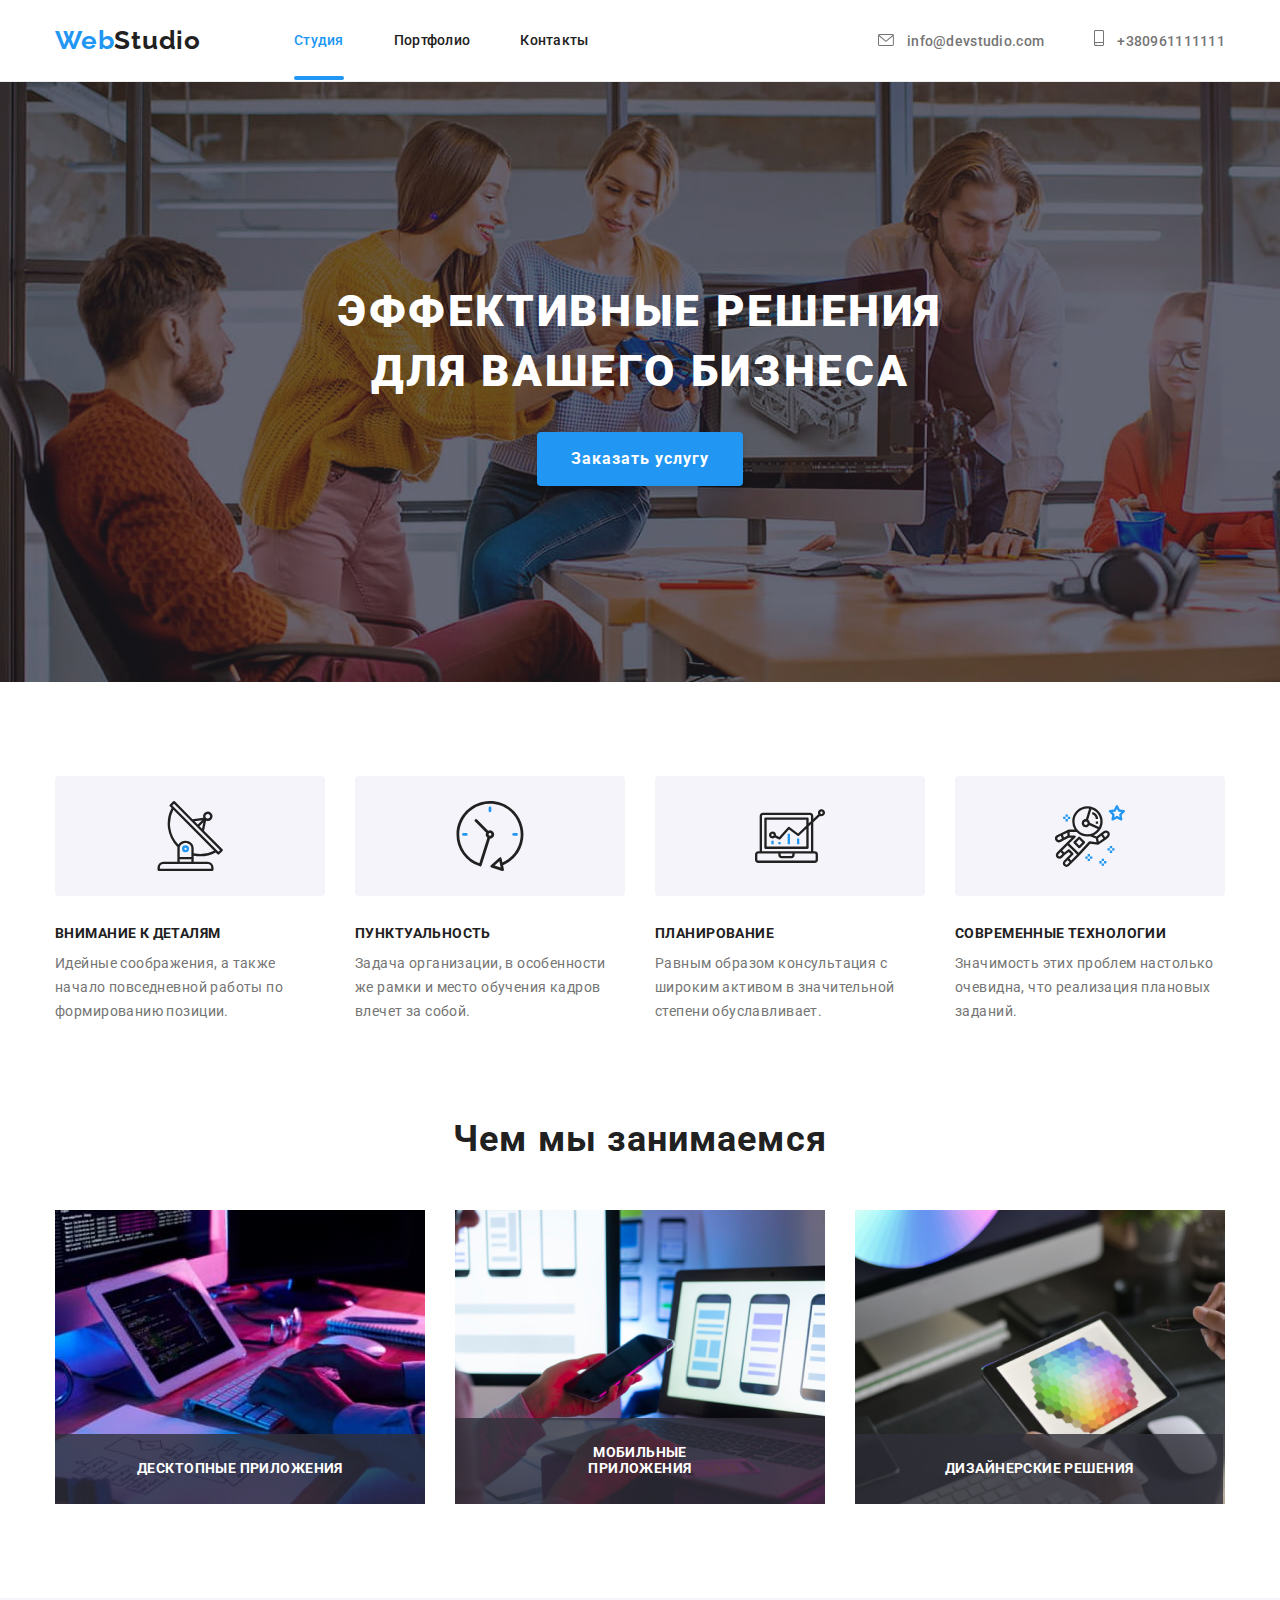
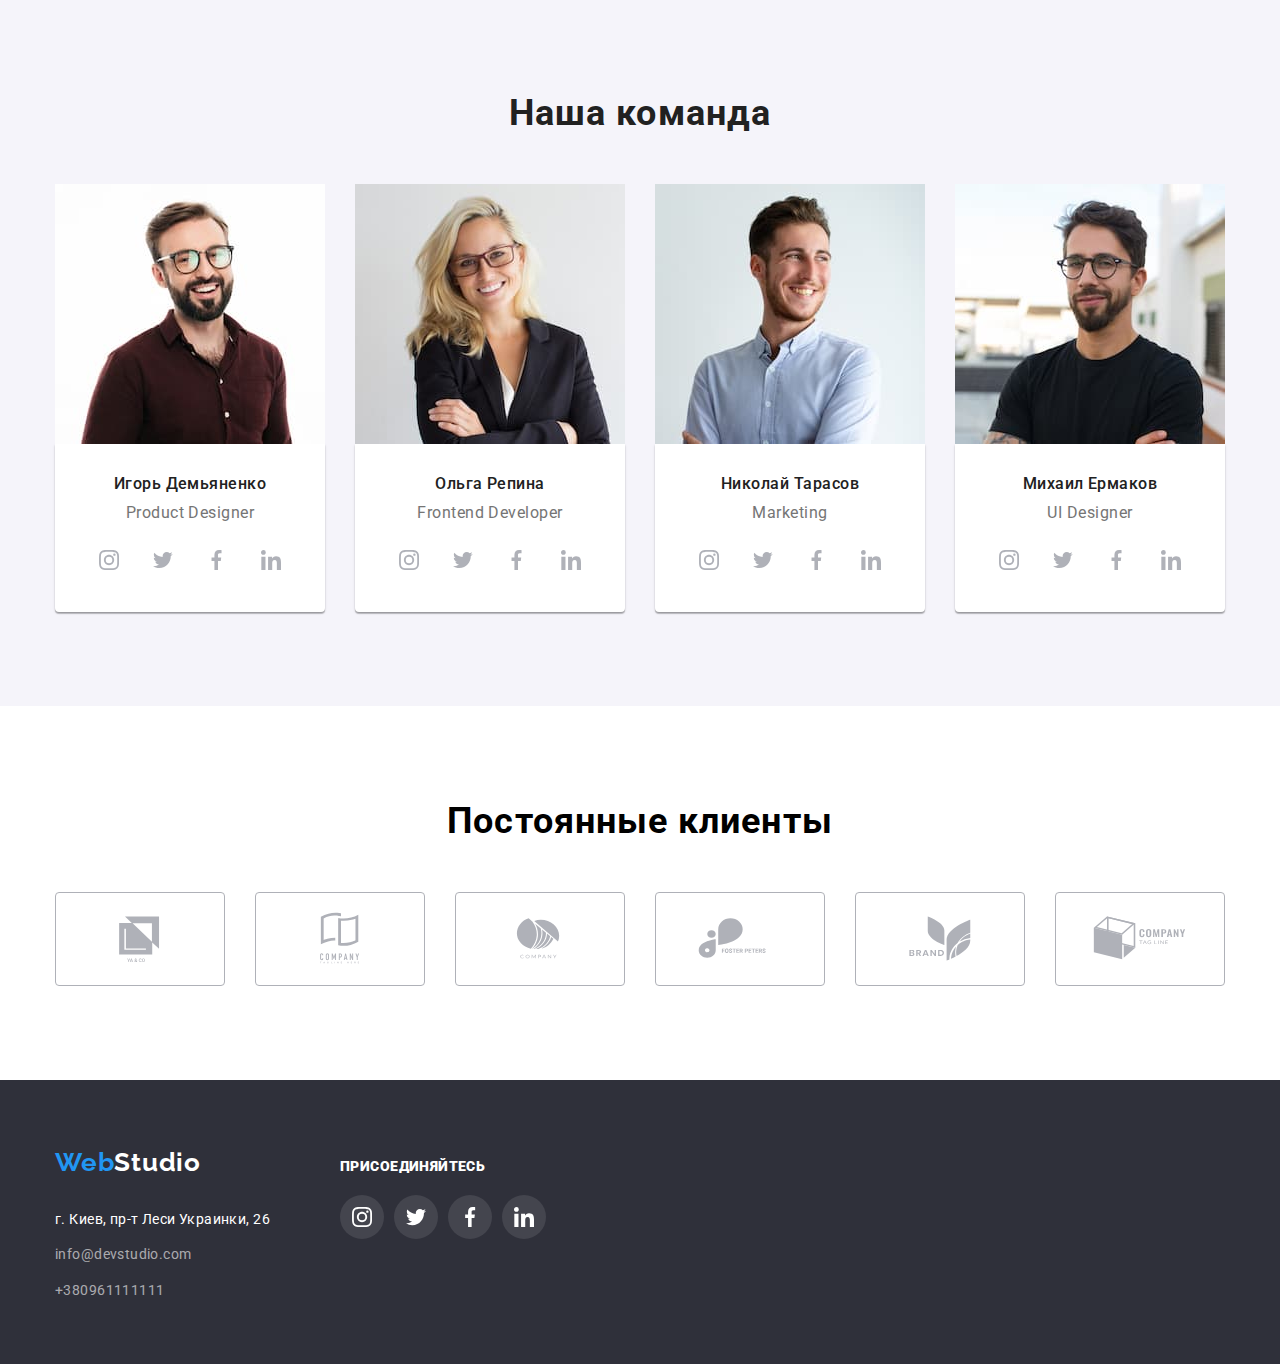
==== index.html @ ef6bd687 "Initial commit" ====
<!DOCTYPE html>
<html lang="ru">
  <head>
    <meta charset="utf-8" />
    <meta http-equiv="x-ua-compatible" content="ie=edge" />
    <meta name="viewport" content="widht-device-width, initial-scale=1.0" />
    <title>fe core 58</title>
    <!-- Шрифти -->
    <link rel="preconnect" href="https://fonts.googleapis.com" />
    <link rel="preconnect" href="https://fonts.gstatic.com" crossorigin />
    <link
      href="https://fonts.googleapis.com/css2?family=Raleway:wght@400;700&family=Roboto:wght@400;500;700;900&display=swap"
      rel="stylesheet"
    />
    <!-- Нормалізатор стилів -->
    <link
      rel="stylesheet"
      href="https://cdnjs.cloudflare.com/ajax/libs/modern-normalize/1.1.0/modern-normalize.min.css"
    />
    <!-- Кастомні стилі -->
    <link rel="stylesheet" href="./css/styles.css" />
  </head>
  <body data-body>
    <!-- Секція header-page -->
    <header class="header-page">
      <div class="container header-container">
        <a
          class="logo"
          href="./index.html"
          aria-label="Посилання на студію"
          lang="en-us">Web<span class="studio">Studio</span></a>
        <!-- Секція Menu nav -->
        <nav class="nav">
          <ul class="menu-nav-list list">
            <li class="nav-link">
              <a
                class="first-nav link item-nav current-link"
                href="./index.html"
                aria-label="Посилання на студию">Студия</a>
            </li>
            <li class="nav-link">
              <a
                class="scnd-nav link item-nav"
                href="./portfolio.html"
                aria-label="Посилання на Портфолио"
                >Портфолио</a>
            </li>
            <li class="nav-link">
              <a class="thrd-nav link item-nav" href="/Контакты">Контакты</a>
            </li>
          </ul>
        </nav>
        <!-- Пошта та телефон -->
          <div class="contact-nav">
            <ul class="contact-list">
              <li class="contact-item">
                <a class="link-mail contact-link" href="mailto:info@devstudio.com">
                  <svg class="contact-icon" width="16" height="12">
                    <use href="./images/icons-svg.svg#icon-mail"></use>
                  </svg>
                  info@devstudio.com</a>
              </li>
              <li class="contact-item">
                <a class="tel-hd contact-link" href="tel:+380961111111">
                  <svg class="contact-icon phone-icon" width="10" height="16">
                    <use href="./images/icons-svg.svg#icon-smartphone"></use>
                  </svg>
                  +380961111111</a>
              </li>
            </ul>
          </div>
        </div>
      </header>
    <main>
      <!-- Секция hero -->
      <section class="hero overlay">
        <div>
          <h1>Эффективные решения для вашего бизнеса</h1>
          <button class="text-button" type="button" data-modal-open>Заказать услугу</button>
        </div>
      </section>
      <!-- Модальне вікно -->
      <div class="backdrop is-hidden" data-modal>
        <div class="modal">
          <button class="modal-close-btn" type="button" data-modal-close>
            <svg width="18" height="18">
              <use href="./images/icons-svg.svg#icon-close"></use>
            </svg>
          </button>
        </div>
      </div>
      <!-- Секция property -->
      <section class="property section">
        <div class="container">
          <ul class="list-property">
            <li class="element-property">
              <div class="property-item">
                <svg class="property-icon" width="70" height="70">
                  <use href="./images/icons-svg.svg#icon-satellite-dish"></use>
                </svg>
              </div>
              <h3 class="attention-detail name-property">Внимание к деталям</h3>
              <p class="idea-considerations text-property">
                Идейные соображения, а также начало повседневной работы по
                формированию позиции.
              </p>
            </li>
            <li class="element-property">
              <div class="property-item">
                <svg class="property-icon" width="70" height="70">
                  <use href="./images/icons-svg.svg#icon-clock"></use>
                </svg>
              </div>
              <h3 class="punctuality name-property">Пунктуальность</h3>
              <p class="task-company text-property">
                Задача организации, в особенности же рамки и место обучения
                кадров влечет за собой.
              </p>
            </li>
            <li class="element-property">
              <div class="property-item">
                <svg class="property-icon" width="70" height="70">
                  <use href="./images/icons-svg.svg#icon-diagram-on-laptop"></use>
                </svg>
              </div>
              <h3 class="planning name-property">Планирование</h3>
              <p class="consult text-property">
                Равным образом консультация с широким активом в значительной
                степени обуславливает.
              </p>
            </li>
            <li class="element-property">
              <div class="property-item">
                <svg class="property-icon" width="70" height="70">
                  <use href="./images/icons-svg.svg#icon-astronaut"></use>
                </svg>
              </div>
              <h3 class="tech name-property">Современные технологии</h3>
              <p class="significance-problem text-property">
                Значимость этих проблем настолько очевидна, что реализация
                плановых заданий.
              </p>
            </li>
          </ul>
        </div>
      </section>
      <!-- Секція Чем мы занимаемся -->
      <section class="team-section section">
        <div class="container">
          <h2 class="what-we-do">Чем мы занимаемся</h2>
          <ul class="list img-what-do">
            <li class="pic-what-do">
              <img
                class="pict-first"
                src="images/box1.jpg"
                alt="Программирование за планшетом"
                width="370"/>
                <p class="desc first-text">Десктопные приложения</p>
            </li>
            <li class="pic-what-do">
              <img
                class="pict-scnd"
                src="images/box2.jpg"
                alt="Разработка мобильного приложения"
                width="370"/>
                <p class="desc scnd-text">Мобильные приложения</p>
            </li>
            <li class="pic-what-do">
              <img
                class="pict-thrd"
                src="images/box3.jpg"
                alt="Рисование на планшете"
                width="370"/>
                <p class="desc thrd-text">Дизайнерские решения</p>
            </li>
          </ul>
        </div>
      </section>
      <!-- Секция Team -->
      <section class="sect-team section">
        <div class="container">
          <h2 class="team">Наша команда</h2>
          <ul class="list team-list">
            <li class="team-icon">
              <img
                class="employee-first"
                src="images/box4.jpg"
                alt="Портрет Игоря Демьяненко"
                width="270"/>
              <div class="wrap">
                <h3 class="name-ihor">Игорь Демьяненко</h3>
                <p class="designer team-position">Product Designer</p>
                <ul class="social-media-list">
                  <li class="social-media-item">
                    <a
                      class="social-media-link"
                      href=""
                      target="_blank"
                      rel="noopener noreferrer"
                      aria-label="instagram">
                      <svg class="social-media-icon" width="20" height="20">
                        <use href="./images/icons-svg.svg#icon-instagram"></use>
                      </svg>
                    </a>
                  </li>
                  <li class="social-media-item">
                    <a
                      class="social-media-link"
                      href=""
                      target="_blank"
                      rel="noopener noreferrer"
                      aria-label="twitter">
                      <svg class="social-media-icon" width="20" height="20">
                        <use href="./images/icons-svg.svg#icon-twitter"></use>
                      </svg>
                    </a>
                  </li>
                  <li class="social-media-item">
                    <a
                      class="social-media-link"
                      href=""
                      target="_blank"
                      rel="noopener noreferrer"
                      aria-label="facebook">
                      <svg class="social-media-icon" width="20" height="20">
                        <use href="./images/icons-svg.svg#icon-facebook"></use>
                      </svg>
                    </a>
                  </li>
                  <li class="social-media-item">
                    <a
                      class="social-media-link"
                      href=""
                      target="_blank"
                      rel="noopener noreferrer"
                      aria-label="linkedin">
                      <svg class="social-media-icon" width="20" height="20">
                        <use href="./images/icons-svg.svg#icon-linkedin"></use>
                      </svg>
                    </a>
                  </li>
                </ul>
              </div>
            </li>
            <li class="team-icon">
              <img
                class="employee-scnd"
                src="images/box5.jpg"
                alt="Портрет Ольги Репиной"
                width="270"/>
              <div class="wrap">
                <h3 class="name-olha">Ольга Репина</h3>
                <p class="developer team-position">Frontend Developer</p>
                <ul class="social-media-list">
                  <li class="social-media-item">
                    <a
                      class="social-media-link"
                      href=""
                      target="_blank"
                      rel="noopener noreferrer"
                      aria-label="instagram">
                      <svg class="social-media-icon" width="20" height="20">
                        <use href="./images/icons-svg.svg#icon-instagram"></use>
                      </svg>
                    </a>
                  </li>
                  <li class="social-media-item">
                    <a
                      class="social-media-link"
                      href=""
                      target="_blank"
                      rel="noopener noreferrer"
                      aria-label="twitter">
                      <svg class="social-media-icon" width="20" height="20">
                        <use href="./images/icons-svg.svg#icon-twitter"></use>
                      </svg>
                    </a>
                  </li>
                  <li class="social-media-item">
                    <a
                      class="social-media-link"
                      href=""
                      target="_blank"
                      rel="noopener noreferrer"
                      aria-label="facebook">
                      <svg class="social-media-icon" width="20" height="20">
                        <use href="./images/icons-svg.svg#icon-facebook"></use>
                      </svg>
                    </a>
                  </li>
                  <li class="social-media-item">
                    <a
                      class="social-media-link"
                      href=""
                      target="_blank"
                      rel="noopener noreferrer"
                      aria-label="linkedin">
                      <svg class="social-media-icon" width="20" height="20">
                        <use href="images/icons-svg.svg#icon-linkedin"></use>
                      </svg>
                    </a>
                  </li>
                </ul>
              </div>
            </li>
            <li class="team-icon">
              <img
                class="employee-thrd"
                src="images/box6.jpg"
                alt="Портрет Николая Тарасова"
                width="270"/>
              <div class="wrap">
                <h3 class="name-nick">Николай Тарасов</h3>
                <p class="marketing team-position">Marketing</p>
                <ul class="social-media-list">
                  <li class="social-media-item">
                    <a
                      class="social-media-link"
                      href=""
                      target="_blank"
                      rel="noopener noreferrer"
                      aria-label="instagram">
                      <svg class="social-media-icon" width="20" height="20">
                        <use href="./images/icons-svg.svg#icon-instagram"></use>
                      </svg>
                    </a>
                  </li>
                  <li class="social-media-item">
                    <a
                      class="social-media-link"
                      href=""
                      target="_blank"
                      rel="noopener noreferrer"
                      aria-label="twitter">
                      <svg class="social-media-icon" width="20" height="20">
                        <use href="./images/icons-svg.svg#icon-twitter"></use>
                      </svg>
                    </a>
                  </li>
                  <li class="social-media-item">
                    <a
                      class="social-media-link"
                      href=""
                      target="_blank"
                      rel="noopener noreferrer"
                      aria-label="facebook">
                      <svg class="social-media-icon" width="20" height="20">
                        <use href="./images/icons-svg.svg#icon-facebook"></use>
                      </svg>
                    </a>
                  </li>
                  <li class="social-media-item">
                    <a
                      class="social-media-link"
                      href=""
                      target="_blank"
                      rel="noopener noreferrer"
                      aria-label="linkedin">
                      <svg class="social-media-icon" width="20" height="20">
                        <use href="./images/icons-svg.svg#icon-linkedin"></use>
                      </svg>
                    </a>
                  </li>
                </ul>
              </div>
            </li>
            <li class="team-icon">
              <img
                class="employee-fourth"
                src="images/box7.jpg"
                alt="Портрет Михаила Ермакова"
                width="270"/>
              <div class="wrap">
                <h3 class="name-michael">Михаил Ермаков</h3>
                <p class="ui-Designer team-position">UI Designer</p>
                <ul class="social-media-list">
                  <li class="social-media-item">
                    <a
                      class="social-media-link"
                      href=""
                      target="_blank"
                      rel="noopener noreferrer"
                      aria-label="instagram">
                      <svg class="social-media-icon" width="20" height="20">
                        <use href="./images/icons-svg.svg#icon-instagram"></use>
                      </svg>
                    </a>
                  </li>
                  <li class="social-media-item">
                    <a
                      class="social-media-link"
                      href=""
                      target="_blank"
                      rel="noopener noreferrer"
                      aria-label="twitter">
                      <svg class="social-media-icon" width="20" height="20">
                        <use href="./images/icons-svg.svg#icon-twitter"></use>
                      </svg>
                    </a>
                  </li>
                  <li class="social-media-item">
                    <a
                      class="social-media-link"
                      href=""
                      target="_blank"
                      rel="noopener noreferrer"
                      aria-label="facebook">
                      <svg class="social-media-icon" width="20" height="20">
                        <use href="./images/icons-svg.svg#icon-facebook"></use>
                      </svg>
                    </a>
                  </li>
                  <li class="social-media-item">
                    <a
                      class="social-media-link"
                      href=""
                      target="_blank"
                      rel="noopener noreferrer"
                      aria-label="linkedin">
                      <svg class="social-media-icon" width="20" height="20">
                        <use href="./images/icons-svg.svg#icon-linkedin"></use>
                      </svg>
                    </a>
                  </li>
                </ul>
              </div>
            </li>
          </ul>
        </div>
      </section>
      <!-- Секція Постоянные клиенты -->
      <section class="section">
        <div class="container">
          <h2 class="clients">Постоянные клиенты</h2>
          <ul class="client-list">
            <li class="client-item">
              <a
                class="client-link"
                href=""
                target="_blank"
                rel="noopener noreferrer"
                aria-label="ya-co company">
                <svg class="client-icon" width="106" height="60">
                  <use href="./images/icons-svg.svg#icon-client-1"></use>
                </svg>
              </a>
            </li>
            <li class="client-item">
              <a
                class="client-link"
                href=""
                target="_blank"
                rel="noopener noreferrer"
                aria-label="company tagline here">
                <svg class="client-icon" width="106" height="60">
                  <use href="./images/icons-svg.svg#icon-client-2"></use>
                </svg>
              </a>
            </li>
            <li class="client-item">
              <a
                class="client-link"
                href=""
                target="_blank"
                rel="noopener noreferrer"
                aria-label="company">
                <svg class="client-icon" width="106" height="60">
                  <use href="./images/icons-svg.svg#icon-client-3"></use>
                </svg>
              </a>
            </li>
            <li class="client-item">
              <a
                class="client-link"
                href=""
                target="_blank"
                rel="noopener noreferrer"
                aria-label="foster peters">
                <svg class="client-icon" width="106" height="60">
                  <use href="./images/icons-svg.svg#icon-client-4"></use>
                </svg>
              </a>
            </li>
            <li class="client-item">
              <a
                class="client-link"
                href=""
                target="_blank"
                rel="noopener noreferrer"
                aria-label="brand company">
                <svg class="client-icon" width="106" height="60">
                  <use href="./images/icons-svg.svg#icon-client-5"></use>
                </svg>
              </a>
            </li>
            <li class="client-item">
              <a
                class="client-link"
                href=""
                target="_blank"
                rel="noopener noreferrer"
                aria-label="company tag line">
                <svg class="client-icon" width="106" height="60">
                  <use href="./images/icons-svg.svg#icon-client-6"></use>
                </svg>
              </a>
            </li>
          </ul>
        </div>
      </section>
    </main>
    <!--Секция Footer bg-->
    <footer class="footer-back">
      <div class="container footer-list">
        <div>
          <a class="logo-footer" href="./index.html" aria-label="Посилання на студію" 
          lang="en-us">Web<span class="studio-white">Studio</span></a>
            <address class="contact-nav">
              <ul class="list ftr-list">
                <li>
                  <a
                    class="link-adr-ftr"
                    href="https://goo.gl/maps/piqngm7oDQpEDh6u6"
                    target="_blank"
                    rel="noopener nofollow noreferrer">г. Киев, пр-т Леси Украинки, 26</a>
                </li>
                <li>
                  <a class="link-mail-ftr" href="mailto:info@devstudio.com">info@devstudio.com</a>
                </li>
                <li>
                  <a class="link-ph-ftr" href="tel:+380961111111">+380961111111</a>
                </li>
              </ul>
            </address>
          </div>
        <div class="call-to-action-box">
          <h2 class="call-to-action-name"><strong>ПРИСОЕДИНЯЙТЕСЬ</strong></h2>
            <ul class="call-to-action-list">
              <li class="call-to-action-item">
                <a
                  class="call-to-action-link"
                  href=""
                  target="_blank"
                  rel="noopener noreferrer"
                  aria-label="instagram">
                  <svg class="social-media-icon" width="20" height="20">
                    <use href="./images/icons-svg.svg#icon-instagram-white"></use>
                  </svg>
                </a>
              </li>
            <li class="call-to-action-item">
              <a
                class="call-to-action-link"
                href=""
                target="_blank"
                rel="noopener noreferrer"
                aria-label="instagram">
                <svg class="social-media-icon" width="20" height="20">
                  <use href="./images/icons-svg.svg#icon-twitter-white"></use>
                </svg>
              </a>
            </li>
            <li class="call-to-action-item">
              <a
                class="call-to-action-link"
                href=""
                target="_blank"
                rel="noopener noreferrer"
                aria-label="instagram">
                <svg class="social-media-icon" width="20" height="20">
                  <use href="./images/icons-svg.svg#icon-facebook-white"></use>
                </svg>
              </a>
            </li>
            <li class="call-to-action-item">
              <a
                class="call-to-action-link"
                href=""
                target="_blank"
                rel="noopener noreferrer"
                aria-label="instagram">
                <svg class="social-media-icon" width="20" height="20">
                  <use href="./images/icons-svg.svg#icon-linkedin-white"></use>
                </svg>
              </a>
            </li>
          </ul>
        </div>
      </div>
    </footer>
    <script src="./js/modal.js"></script>
  </body>
</html>
---- css/styles.css ----
:rootstyle {
    /* text colors */
--main-font: 'Roboto';
--secondary-font: 'Raleway';
    /* colors */
--accent: #2196f3;
--white: #ffffff;
    /* other */
--items: 4;
--indent: 30px;
}

body { 
font-family: var(--main-font), sans-serif;
font-family: 'Roboto', 'Raleway', sans-serif;}

/* Сітка із застосуванням flex-box */

.card-set {
    display: flex;
    flex-wrap: wrap;
    padding: 0;
    list-style: none;
    margin: -15px;
    }
    
.card-set-item {
    flex-basis: calc(100% - ((var(--items)-1) * var(--indent)) / var(--items));
    margin: 15px;
    }

/* reset */
h1, h2, h4, h5, h6, p, ul {
    margin-top: 0;
    margin-bottom: 0; 
}

img {
display: block;
max-width: 100%;
height: auto;
}

h3 {margin-top: 0;   
    margin-bottom: 10px;}

/* common styles start */

.no-scroll {
    overflow: hidden;
}

.container {
    width: 1200px;
    margin-left: auto;
    margin-right: auto;
    padding-left: 15px;
    padding-right: 15px;
}

.list {
    list-style: none;
}

.section {
    padding-top: 94px;
    padding-bottom: 94px;
}

/* header section */
.header-page {
    border-bottom: 1px solid #ECECEC;
}

.menu-nav-list {
display: flex;
align-items: center;
padding: 0;
margin-left: 93px;
}

.header-container {
display: flex;
align-items: center;
}

/* Секція Menu nav */

.nav-link{
margin-right: 50px;
}

.menu-nav-list .nav-link:last-child {
margin-right: 0;
}


.header-page a {
text-decoration: none;
}

.logo {
padding-top: 25px;
padding-bottom: 25px;

font-family: 'Raleway';
font-weight: 700;
font-size: 26px;
line-height: 1.19;
letter-spacing: 0.03em;

color: #2196F3;
}

.studio {color: #212121}

.first-nav {
font-weight: 500;
font-size: 14px;
line-height: 1.14;
letter-spacing: 0.02em;}

.scnd-nav { color: #212121;

font-weight: 500;
font-size: 14px;
line-height: 1.14;
letter-spacing: 0.02em;}

.thrd-nav { color: #212121;

font-weight: 500;
font-size: 14px;
line-height: 1.14;
letter-spacing: 0.02em;}

.current-link { 
    position: relative;
    color: #2196F3;}

.current-link::after {
    content: "";
    position: absolute;
    bottom: 0;
    left: 0;

    width: 100%;
    height: 4px;
    display: inline-block;

    background: #2196F3;
    border-radius: 2px;
}

.item-nav {
    padding-top: 32px;
    padding-bottom: 32px;

    transition: color 250ms cubic-bezier(0.4, 0, 0.2, 1);

}

.item-nav:hover,
.item-nav:focus {
    color: #2196F3;
}

.contact-list {
    display: flex;
}

.contact-link {
padding-top: 32px;
padding-bottom: 32px;  

color: #757575;
font-weight: 500;
font-size: 14px;
line-height: 1.14;
letter-spacing: 0.02em;

transition-property: color, fill;
transition-duration: 250ms;
transition-timing-function: cubic-bezier(0.4, 0, 0.2, 1);
}

.contact-link:focus,
.contact-link:hover {
color: #2196F3;
fill: #2196F3;
} 

.tel-hd {
margin-left: 50px;

font-weight: 500;
font-size: 14px;
line-height: 1.14;
letter-spacing: 0.02em;
color: rgba(117, 117, 117, 1);
}

.contact-nav {
margin-left: auto;}

/* Оформлення іконок пошти і телефону */

.contact-icon {
margin-right: 10px;

fill: #757575;
fill: currentColor;
}


/* Секция hero */

.hero {
padding-top: 200px;
padding-bottom: 200px;
text-align: center;

background-color: rgba(47, 48, 58, 1); 
}

.overlay {
max-width: 1600px;
height: 600px;
margin-left: auto;
margin-right: auto;
background-image: linear-gradient(to bottom, rgba(47, 48, 58, 0.4), rgba(47, 48, 58, 0.4)),
url(../images/background-img.jpg);}

.contact-nav {font-style: normal;
line-height: 1.71;}

h1 {
width: 696px;
margin-right: auto;
margin-left:auto;
    
color: rgba(255, 255, 255, 1);
    
font-weight: 900;
font-size: 44px;
line-height: 1.36;
    
text-align: center;
letter-spacing: 0.06em;
text-transform: uppercase;
margin-bottom: 30px;}

.text-button {

display: inline-block;
padding: 10px 32px;
justify-content: space-around;  

font: var(--main-font);
font-weight: 700;
font-size: 16px;
line-height: 1.88;
letter-spacing: 0.06em;

color: rgba(255, 255, 255, 1);
box-shadow: 0px 4px 4px rgba(0, 0, 0, 0.15);
border-radius: 4px;
border-color: transparent; 

cursor: pointer; 
background-color: rgba(33, 150, 243, 1);

transition-property: background-color;
transition-duration: 250ms;
transition-timing-function: cubic-bezier(0.4, 0, 0.2, 1);

}

.text-button:hover,
.text-button:focus {
background-color: #188CE8; }

/* Модальне вікно */
.backdrop {
    position: fixed;
    top: 0;
    left: 0;
    width: 100%;
    height: 100%;
    z-index: 1000; 

    opacity: 1;
    visibility: visible;
    pointer-events: initial;

    background: rgba(0, 0, 0, 0.2);

    transition: opacity 250ms, visibility 250ms;
    
}

.backdrop.is-hidden {
    opacity: 0;
    visibility: hidden;
    pointer-events: none;
}

.modal {
    position: absolute;
    top: 50%;
    left: 50%;
    transform: translate(-50%, -50%);

    min-width: 528px;
    min-height: 581px;

    background-color: #FFFFFF;
    box-shadow: 0px 1px 3px rgba(0, 0, 0, 0.12), 0px 1px 1px rgba(0, 0, 0, 0.14), 0px 2px 1px rgba(0, 0, 0, 0.2);
    border-radius: 4px;
}

.modal-close-btn {
    position: absolute;
    top: 0;
    right: 0;
    padding: 0;

    margin-top: 8px;
    margin-right: 8px;

    width: 30px;
    height: 30px;
    display: flex;
    align-items: center;
    justify-content: center;

    background: #FFFFFF;
    border: 1px solid rgba(0, 0, 0, 0.1);
    border-radius: 50%;
    cursor: pointer;
    
}

/* Секция property */

.list-property {
    display: flex;
    flex-wrap: wrap;
    padding: 0;
    list-style: none;
    margin: -15px;
    }
    
.element-property {
    width: 270px;
    flex-basis: calc(100% - ((var(--items)-1) * var(--indent)) / var(--items));
    margin: 15px;
    }

.name-property {
    font-size: 14px;
    line-height: 1.14;
    letter-spacing: 0.03em;
    text-transform: uppercase;
    color: rgba(33, 33, 33, 1);  
}

.text-property {
    font-weight: 400;
    font-size: 14px;
    line-height: 1.71;
    
    letter-spacing: 0.03em;
    color: rgba(117, 117, 117, 1);
}

/* Оформлення плашок в секції Property */

.property-item {

    display: flex;
    justify-content: center;
    align-items: center;
    width: 270px;
    height: 120px;

    margin-bottom: 30px;

    background: #F5F4FA;
    border-radius: 4px;
}

/* Секція Чем мы занимаемся */

.team-section {
padding-top: 0;
}

.what-we-do {
font-weight: 700;
font-size: 36px;
line-height: 1.17;
text-align: center;
letter-spacing: 0.03em;

margin-bottom: 50px;

color: rgba(33, 33, 33, 1);
}

.pict-first {
    
background: url(close-up-image-programer-working-his-desk-office_1098-18707.jpg);
mix-blend-mode: normal; }

.pict-scnd {

background: url(web-ui-designers-are-developing-application-smartphones-team-creators-is-working-interface-mobile-phones_8119-2713.jpg);
}

.pict-thrd {

background: url(creative-artist-web-design-with-working-colour-selection-graphic-tablet_35674-1119.jpg);
}

.img-what-do {
display: flex;
padding: 0;
}

.pic-what-do {
position: relative;

flex-basis: calc((100% - var(--indent) * var(--items)) / var(--items));
margin-right: 30px;
}

.pic-what-do:last-child {
margin-right: 0;
}

.desc {
    position: absolute;
    bottom: 0;
    left: 0;

    font-weight: 700;
    font-size: 14px;
    line-height: 1.14;
    text-align: center;
    letter-spacing: 0.03em;
    text-transform: uppercase;

    background-color: rgba(47, 48, 58, 0.8);
    color: #FFFFFF;
}

.first-text {
    padding: 27px 82px;
}

.scnd-text {
    padding: 27px 85px;
}

.thrd-text {
    padding: 27px 90px;
}

/* Секція Наша команда */

.team {
    margin-bottom: 50px;
}

.sect-team {background-color: rgba(245, 244, 250, 1);}

.team {    
font-weight: 700;
font-size: 36px;
line-height: 1.17;
text-align: center;
letter-spacing: 0.03em;
color: #212121;
} 

.wrap {
padding-top: 30px;
padding-bottom: 30px;
width: 270px;

background: #FFFFFF;
box-shadow: 0px 1px 3px rgba(0, 0, 0, 0.12), 0px 1px 1px rgba(0, 0, 0, 0.14), 0px 2px 1px rgba(0, 0, 0, 0.2);
border-radius: 0px 0px 4px 4px;
}

.team-list {
display: flex;
padding-left: 0;
margin-right: 30px;
}

.team-icon {
margin-right: 30px;
}

.team-icon:last-child {
margin-right: 0;
}

.team-position {
margin-bottom: 16px;
}

.employee-first {
background: url(4853.jpg);
border-radius: 0px;}

.name-ihor {
font-weight: 500;
font-size: 16px;
line-height: 1.19;

text-align: center;
letter-spacing: 0.03em;
color: rgba(33, 33, 33, 1);
}

.designer{    
font-weight: 400;
font-size: 16px;
line-height: 1.19;
    
text-align: center;
letter-spacing: 0.03em;
color: rgba(117, 117, 117, 1);
}

.employee-scnd {
background: url(5844.jpg);
border-radius: 0px;}

.name-olha{        
font-weight: 500;
font-size: 16px;
line-height: 1.19;
        
text-align: center;
letter-spacing: 0.03em;
color: rgba(33, 33, 33, 1);
}

.developer{        
font-weight: 400;
font-size: 16px;
line-height: 1.19;
        
text-align: center;
letter-spacing: 0.03em;
color: rgba(117, 117, 117, 1);
}

.employee-thrd {
background: url(16166.jpg);
border-radius: 0px;}

.name-nick {
font-weight: 500;
font-size: 16px;
line-height: 1.19;
        
text-align: center;
letter-spacing: 0.03em;
color: rgba(33, 33, 33, 1);
}
        
.marketing{        
font-weight: 400;
font-size: 16px;
line-height: 1.19;
        
text-align: center;
letter-spacing: 0.03em;
color: rgba(117, 117, 117, 1);
}

.employee-fourth {    
background: url(2968.jpg);
border-radius: 0px;}

.name-michael {
font-weight: 500;
font-size: 16px;
line-height: 1.19;

text-align: center;
letter-spacing: 0.03em;
color: rgba(33, 33, 33, 1);
}

.ui-Designer {
font-weight: 400;
font-size: 16px;
line-height: 1.19;

text-align: center;
letter-spacing: 0.03em;
color: rgba(117, 117, 117, 1);
}

/* Оформлення іконок */

.social-media-list {
display: flex;
justify-content: center;
padding-left: 0;

}

.social-media-link {
display: flex;
align-items: center;
justify-content: center;
height: 44px;
width: 44px;

background-color: #FFFFFF;
border-radius: 50%;

fill: rgba(175, 177, 184, 1);

transition-property: fill, background-color;
transition-duration: 250ms;
transition-timing-function: cubic-bezier(0.4, 0, 0.2, 1);

}

.social-media-link:hover,
.social-media-link:focus {
fill: rgba(255, 255, 255, 1);
background-color: #2196F3;
} 

.social-media-list .social-media-item + .social-media-item {
margin-left: 10px;
}

/* Секція Постоянные клиенты */

.clients {
margin-bottom: 50px;

font-weight: 700;
font-size: 36px;
line-height: 1.17;
text-align: center;
letter-spacing: 0.03em;

}

/* Оформлення логотипів постійних клієнтів */

.client-list {
    display: flex;
    justify-content: center;
    justify-content: center; 
    padding: 0;
}


.client-link {
    display: flex;
    align-items: center;
    justify-content: center; 
    padding: 16px 32px;
    
    fill: #AFB1B8;
    border: 1px solid #AFB1B8;
    border-radius: 4px;

    transition-property: border-color, fill;
    transition-duration: 250ms;
    transition-timing-function: cubic-bezier(0.4, 0, 0.2, 1);

}

.client-link:hover,
.client-link:focus {
fill: rgba(33, 150, 243, 1);
border-color: rgba(33, 150, 243, 1);
}

.client-item {
background-color: #FFFFFF;
min-width: 170px;
min-height: 92px;
}

.client-item + .client-item {
margin-left: 30px;
}

/* Секция Footer bg */

.footer-back a {
text-decoration: none;
line-height: 1.71;}

.logo-footer {
display: inline-block;
margin-bottom: 20px;

font-family: 'Raleway';
font-weight: 700;
font-size: 26px;
line-height: 1.19;
letter-spacing: 0.03em;

color: #2196F3;
}

.ftr-list {
padding-left: 0;
}

.studio-white {color: white;} 

.link-adr-ftr {
display: inline-block;
margin-bottom: 9px;

font-weight: 400;
font-size: 14px;
letter-spacing: 0.03em;
color: rgba(255, 255, 255, 1);
}

.link-mail-ftr {
display: inline-block;
margin-bottom: 9px;

font-weight: 400;
font-size: 14px;
line-height: 1.71;
letter-spacing: 0.03em;
color: rgba(255, 255, 255, 0.6);
}

.link-ph-ftr {
font-weight: 400;
font-size: 14px;
line-height: 1.71;

letter-spacing: 0.03em;
color: rgba(255, 255, 255, 0.6);
}

.footer-back {
padding-top: 60px;
padding-bottom: 60px;
background-color: rgba(47, 48, 58, 1);
}

.footer-list {
    display: flex;
    align-items: baseline;
}

.call-to-action-box {
    margin-left: 70px;
}

.call-to-action-name {
font-size: 14px;
line-height: 1.14;
letter-spacing: 0.03em;
text-transform: uppercase;

color: #FFFFFF;
}

/* Оформлення іконок в footer */

.call-to-action-list {
padding: 0;
margin-top: 20px;
display: flex;
justify-content: center; 
}

.call-to-action-link {
    display: flex;
    align-items: center;
    justify-content: center;
    height: 44px;
    width: 44px;

    background-color: rgba(255, 255, 255, 0.1);
    border-radius: 50%;

    transition-property: background-color;
    transition-duration: 250ms;
    transition-timing-function: cubic-bezier(0.4, 0, 0.2, 1);
}

.call-to-action-link:hover,
.call-to-action-link:focus {
    background-color: #2196F3;
}
    
.call-to-action-item + .call-to-action-item {
margin-left: 10px;
}

/* Portfolio page */

ul {list-style: none;}

/* Секція header */

.first-nav-port {
font-weight: 500;
font-size: 14px;
line-height: 1.14;
letter-spacing: 0.02em;
color: #212121;
}

.scnd-nav-port {
font-weight: 500;
font-size: 14px;
line-height: 1.14;
letter-spacing: 0.02em;
color: #2196F3;
}

.thrd-nav-port {
font-weight: 500;
font-size: 14px;
line-height: 1.14;
letter-spacing: 0.02em;
color: #212121;
}

/* Фильтр портфолио */

.button-text {
display: inline-block;
height: 38px;
padding: 6px 22px;
justify-content: space-between; 
margin-right: 8px;

font: var(--main-font); 
font-weight: 500;
font-size: 16px;
line-height: 1.62;
letter-spacing: 0.03em;

border-radius: 4px;
border-color: transparent;
color: #212121;
background: #F5F4FA;
cursor: pointer; 

transition-property: color, background-color, box-shadow;
transition-duration: 250ms;
transition-timing-function: cubic-bezier(0.4, 0, 0.2, 1);
}

.btn-mrktng {
margin-right: 0px;
} 

.button-text:hover,
.button-text:focus {
color: #FFFFFF; 
background: #2196F3;
box-shadow: 0px 3px 1px rgba(0, 0, 0, 0.1), 0px 1px 2px rgba(0, 0, 0, 0.08), 0px 2px 2px rgba(0, 0, 0, 0.12); 
}

.btn-all {
min-width: 73px;
}

.btn-web {
min-width: 128px;
}

.btn-apps {
min-width: 145px;
}

.btn-dsgn {
min-width: 103px;
}

.btn-mrktng {
min-width: 130px;
}

.button-list {
margin-bottom: 50px;
display: flex;
justify-content: center;
}

/* Service gallery */

.all-services {
--items: 3;
}

.name-service {font-weight: 700;
font-size: 18px;
line-height: 2;
letter-spacing: 0.06em;
    
color: #212121;
}

.type-service { font-weight: 400;
    font-size: 16px;
    line-height: 1.88;
    letter-spacing: 0.03em;
    
    color: #757575;
} 

.wrap-border {
    background: #FFFFFF;
    border: 1px solid #EEEEEE;
    border-top: transparent;
    width: 370px;
    padding: 20px 24px;
}

.services-item {
    width: 370px;

    border-bottom: 1px solid #ECECEC;
    box-sizing: border-box;

    transition-property: background-color, box-shadow;
    transition-duration: 250ms;
    transition-timing-function: cubic-bezier(0.4, 0, 0.2, 1);
}

.services-item:hover,
.services-item:focus {
    background-color: rgba(33, 150, 243, 0.9);
    box-shadow: 0px 1px 1px rgba(0, 0, 0, 0.12), 0px 4px 4px rgba(0, 0, 0, 0.06), 1px 4px 6px rgba(0, 0, 0, 0.16); 
}

/* Portfolio оверлей */

.portfolio-overlay {
    position: relative; 
    overflow: hidden;
}

.portfolio-desc {
    position: absolute;
    top: 0;
    left: 0;

    display: flex;
    justify-content: center;
    align-items: center; 
    text-align: left;
    margin: 0;
    padding: 63px 24px;
    width: 100%;
    height: 100%;

    font-weight: 400;
    font-size: 18px;
    line-height: 1.56;
    letter-spacing: 0.03em;

    color: #FFFFFF;
    background-color: rgba(33, 150, 243, 0.9);

    transform: translateY(100%);

    transition-property: transform;
    transition-duration: 250ms;
    transition-timing-function: cubic-bezier(0.4, 0, 0.2, 1);
}

.services-item:hover .portfolio-desc,
.services-item:focus .portfolio-desc {
    transform: translateY(0%);
    }

 .portfolio-img {
    display: block;
    max-width: 100%;
    height: auto;
}
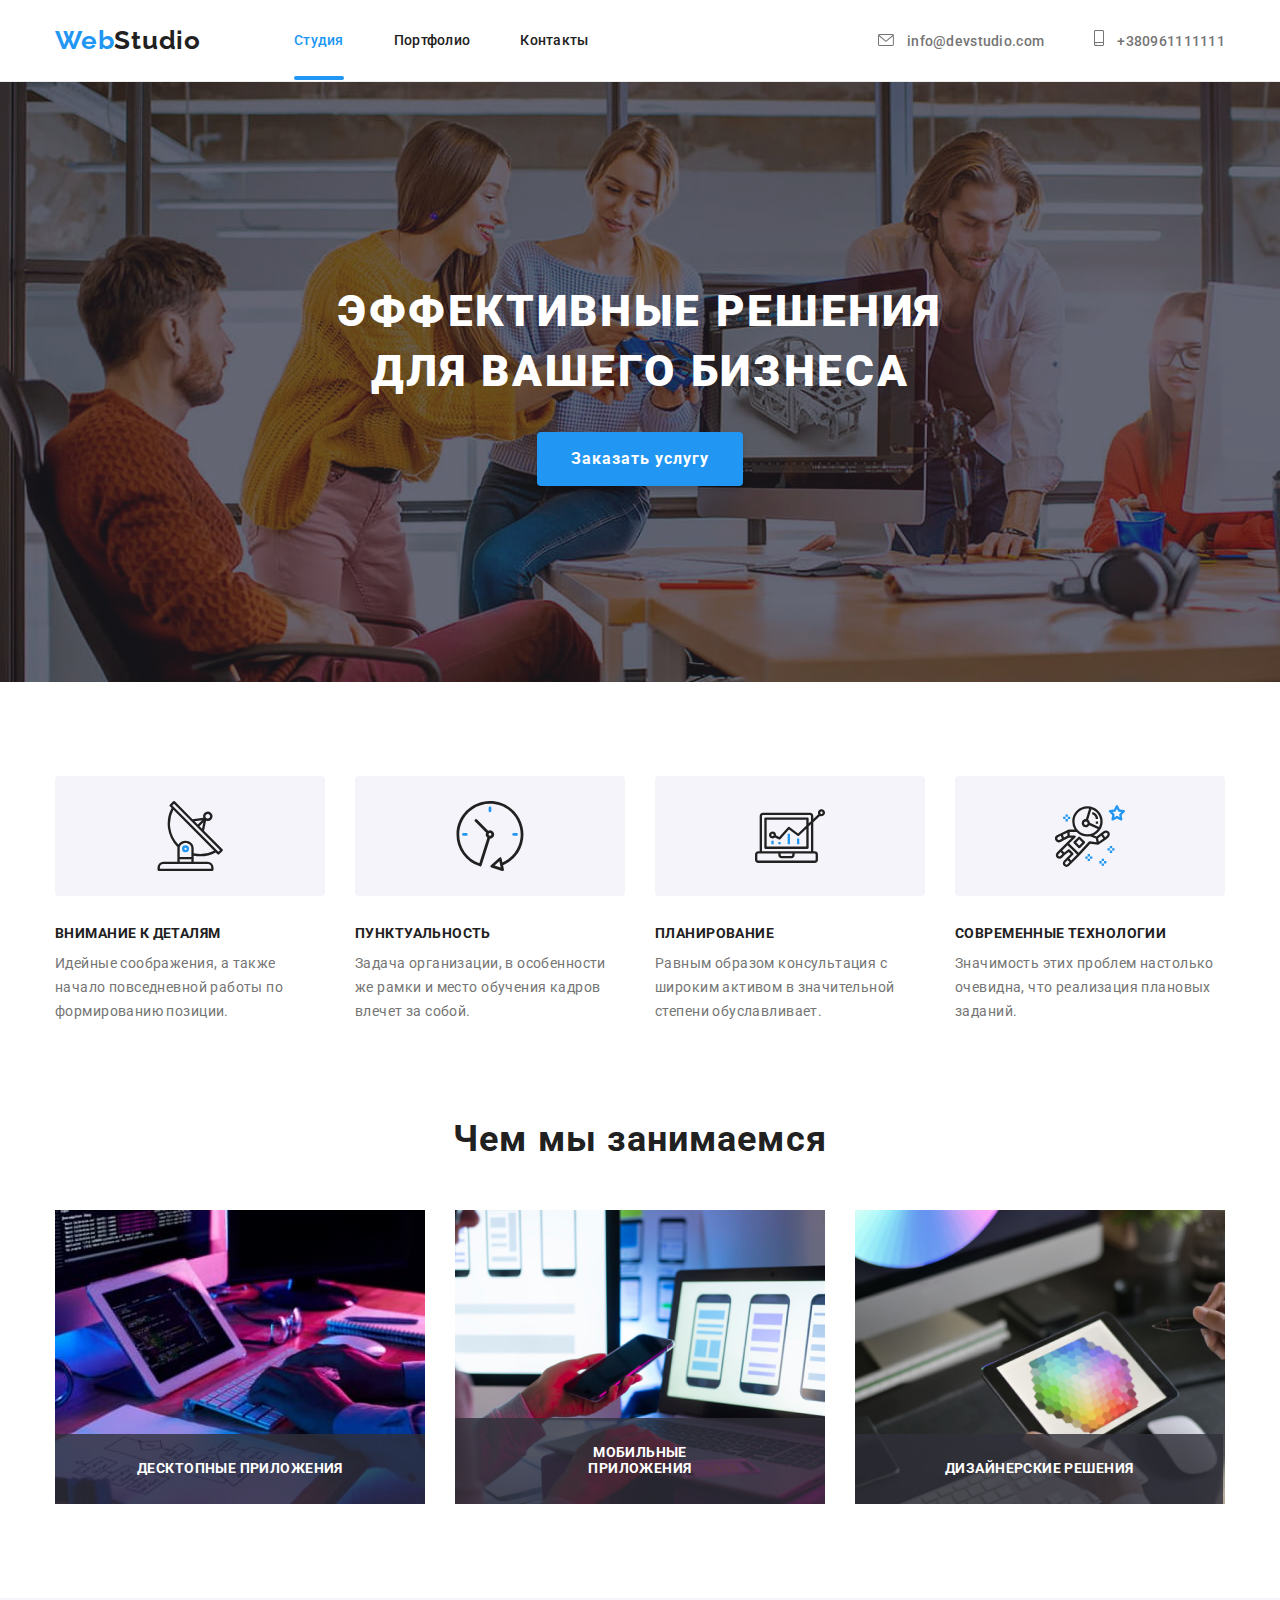
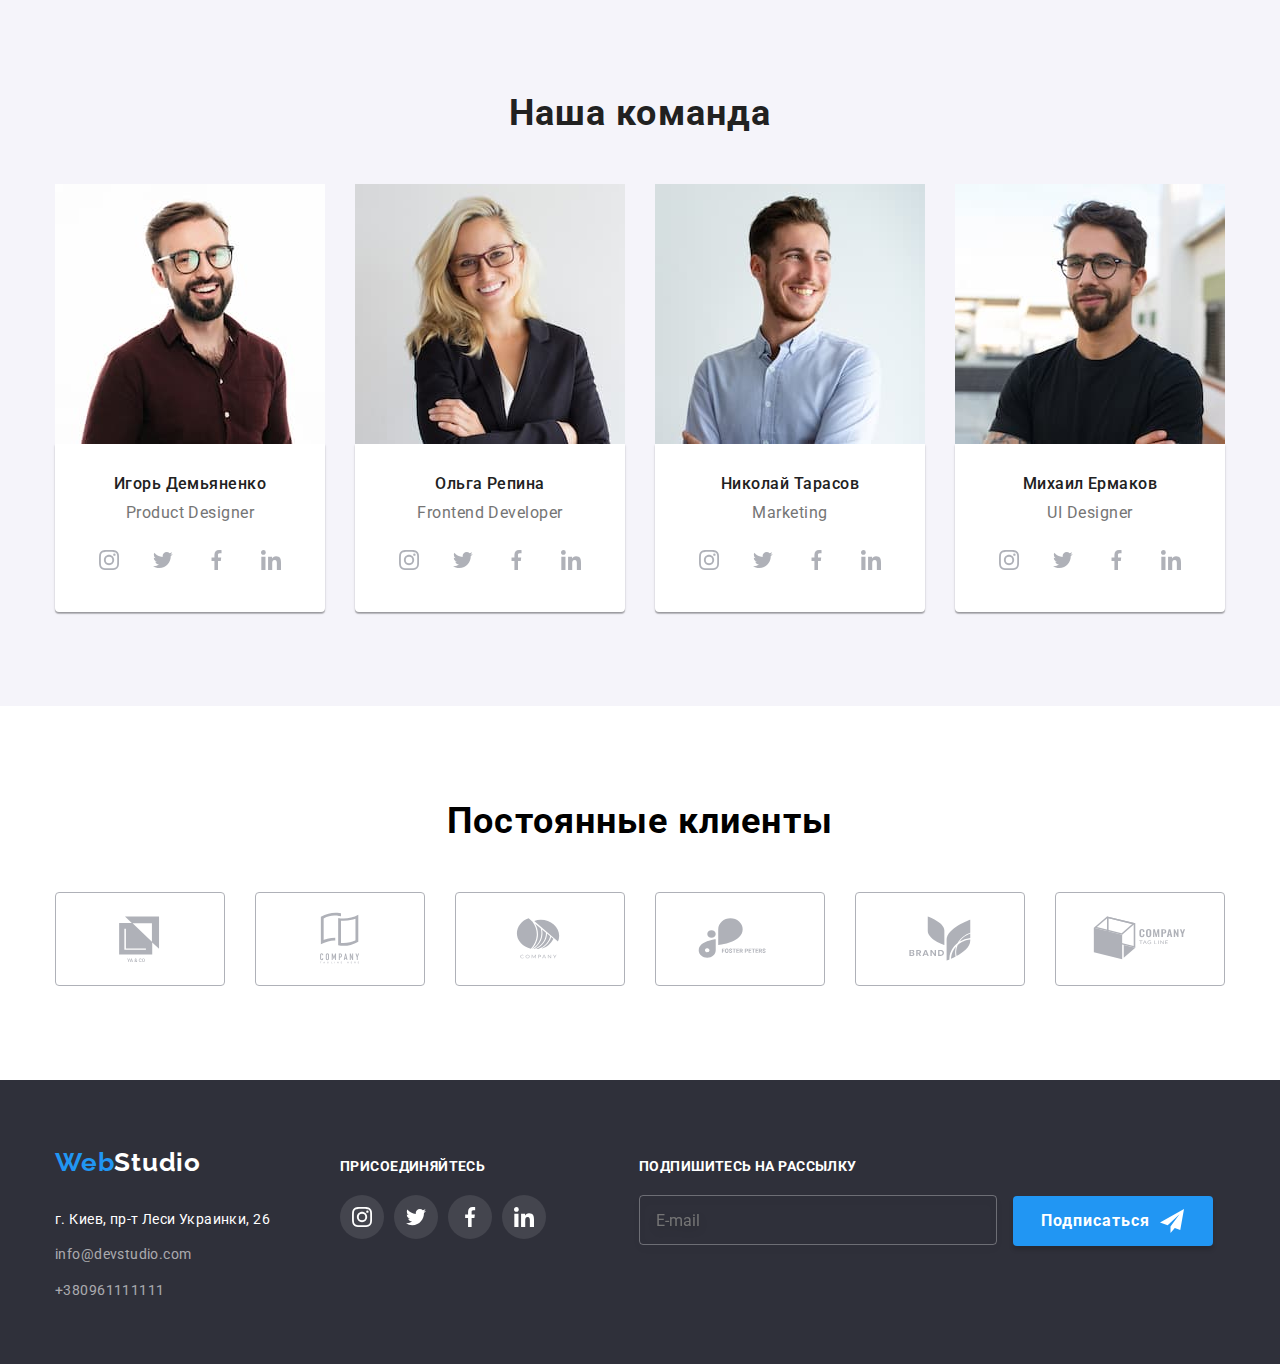
==== commit 92cfb015: "Додає форму в Footer на сторінках Портфоліо та Студія" ====
--- a/index.html
+++ b/index.html
@@ -87,6 +87,32 @@
               <use href="./images/icons-svg.svg#icon-close"></use>
             </svg>
           </button>
+
+          <form class="order-form" name="order-service">
+            <strong class="form-call-action">Оставьте свои данные, мы вам перезвоним</strong>
+              <label for="user-name">Имя</label>
+                <input type="text" id="user-name" name="user-name" />
+              <label for="user-phone">Телефон</label>
+                <input type="tel" id="user-phone" name="user-phone"/>
+              <label for="user-email">Почта</label>
+                <input type="email" id="user-email" name="user-email" />
+              <label class="label-comment">
+                <span>Комментарий</span>
+                <textarea name="user-comment" cols="30" rows="10"></textarea>
+              </label>
+              <label class="form-checkbox">
+                <input type="checkbox" name="user-agreement">
+                <span>Соглашаюсь с рассылкой и принимаю <span>Условия договора</span></span>
+              </label>
+              <button class="btn-form" type="submit">Отправить</button>
+          
+
+
+
+
+          </form>
+
+
         </div>
       </div>
       <!-- Секция property -->
@@ -533,8 +559,9 @@
               </ul>
             </address>
           </div>
+          <!-- Footer social media icons -->
         <div class="call-to-action-box">
-          <h2 class="call-to-action-name"><strong>ПРИСОЕДИНЯЙТЕСЬ</strong></h2>
+          <strong class="call-to-action-name">ПРИСОЕДИНЯЙТЕСЬ</strong>
             <ul class="call-to-action-list">
               <li class="call-to-action-item">
                 <a
@@ -586,6 +613,24 @@
             </li>
           </ul>
         </div>
+        <!-- Footer form -->
+        <div class="follow-form-box">
+          <strong class="follow-form-text">Подпишитесь на рассылку</strong>
+          <form name="follow-form">
+            <label>
+              <input 
+              class="follow-form-field" 
+              type="email" 
+              name="user-email"
+              placeholder="E-mail"/>
+            </label>
+            <button class="follow-form-bth" type="submit">Подписаться
+              <svg class="follow-icon" width="24" height="24">
+                <use href="./images/icons-svg.svg#icon-telegram"></use>
+              </svg>
+            </button>
+          </form>
+        </div>
       </div>
     </footer>
     <script src="./js/modal.js"></script>
--- a/css/styles.css
+++ b/css/styles.css
@@ -311,8 +311,8 @@
     left: 50%;
     transform: translate(-50%, -50%);
 
-    min-width: 528px;
-    min-height: 581px;
+    width: 528px;
+    height: 581px;
 
     background-color: #FFFFFF;
     box-shadow: 0px 1px 3px rgba(0, 0, 0, 0.12), 0px 1px 1px rgba(0, 0, 0, 0.14), 0px 2px 1px rgba(0, 0, 0, 0.2);
@@ -338,8 +338,70 @@
     border: 1px solid rgba(0, 0, 0, 0.1);
     border-radius: 50%;
     cursor: pointer;
-    
-}
+}
+
+/* Форма */
+
+.form-call-action {
+    font-size: 20px;
+    line-height: 1.15;
+    text-align: center;
+    letter-spacing: 0.03em;
+}
+
+.order-form {
+
+    display: flex;
+    flex-direction: column;
+    padding: 40px;
+
+}
+
+textarea {
+    box-sizing: content-box;
+    padding: 0;
+
+    width: 448px;
+    height: 120px;
+    resize: none;
+
+    border: 1px solid rgba(33, 33, 33, 0.2);
+    border-radius: 4px;
+}
+
+
+
+.label-comment {
+    width: 448px;
+    height: 138px;
+} 
+
+.btn-form {
+    width: 200px;
+    height: 50px;
+
+    font-weight: 700;
+    font-size: 16px;
+    line-height: 1.88;
+
+    cursor: pointer;
+    border-radius: 4px;
+    border-color: transparent;
+    background-color: #2196F3;
+    box-shadow: 0px 4px 4px rgba(0, 0, 0, 0.15);
+
+    color: #FFFFFF;
+
+    transition: background-color 250ms cubic-bezier(0.4, 0, 0.2, 1);
+
+}
+
+.btn-form:hover,
+.btn-form:focus {
+    background-color: #188CE8;
+}
+
+
 
 /* Секция property */
 
@@ -810,6 +872,69 @@
     
 .call-to-action-item + .call-to-action-item {
 margin-left: 10px;
+}
+
+/* Оформлення форми в Footer */
+
+.follow-form-box {
+    margin-left: 93px;
+}
+
+.follow-form-text {
+    display: inline-block;
+    margin-bottom: 20px;
+
+    font-size: 14px;
+    line-height: 1.14;
+    letter-spacing: 0.03em;
+    text-transform: uppercase;
+
+    color: #FFFFFF;
+}
+
+.follow-form-field {
+    display: inline-flex;
+    margin-right: 12px;
+    padding: 15px 16px;
+    box-sizing: border-box;
+
+    width: 358px;
+    height: 50px;
+
+    border: 1px solid rgba(255, 255, 255, 0.3);
+    filter: drop-shadow(0px 4px 4px rgba(0, 0, 0, 0.15));
+    border-radius: 4px;
+
+    background-color: rgba(33, 150, 243, 0);
+}
+
+.follow-form-bth {
+
+    display: inline-flex;
+    align-items: center;
+    text-align: center;
+
+    padding: 13px 28px;
+    width: 200px;
+    height: 50px;
+
+    font-weight: 700;
+    font-size: 16px;
+    line-height: 1.88;
+    letter-spacing: 0.06em;
+
+    cursor: pointer;
+
+    background-color: #2196F3;
+    box-shadow: 0px 4px 4px rgba(0, 0, 0, 0.15);
+    border: none;
+    border-radius: 4px;
+    color: #FFFFFF;
+
+}
+
+.follow-icon {
+    margin-left: 10px;
 }
 
 /* Portfolio page */
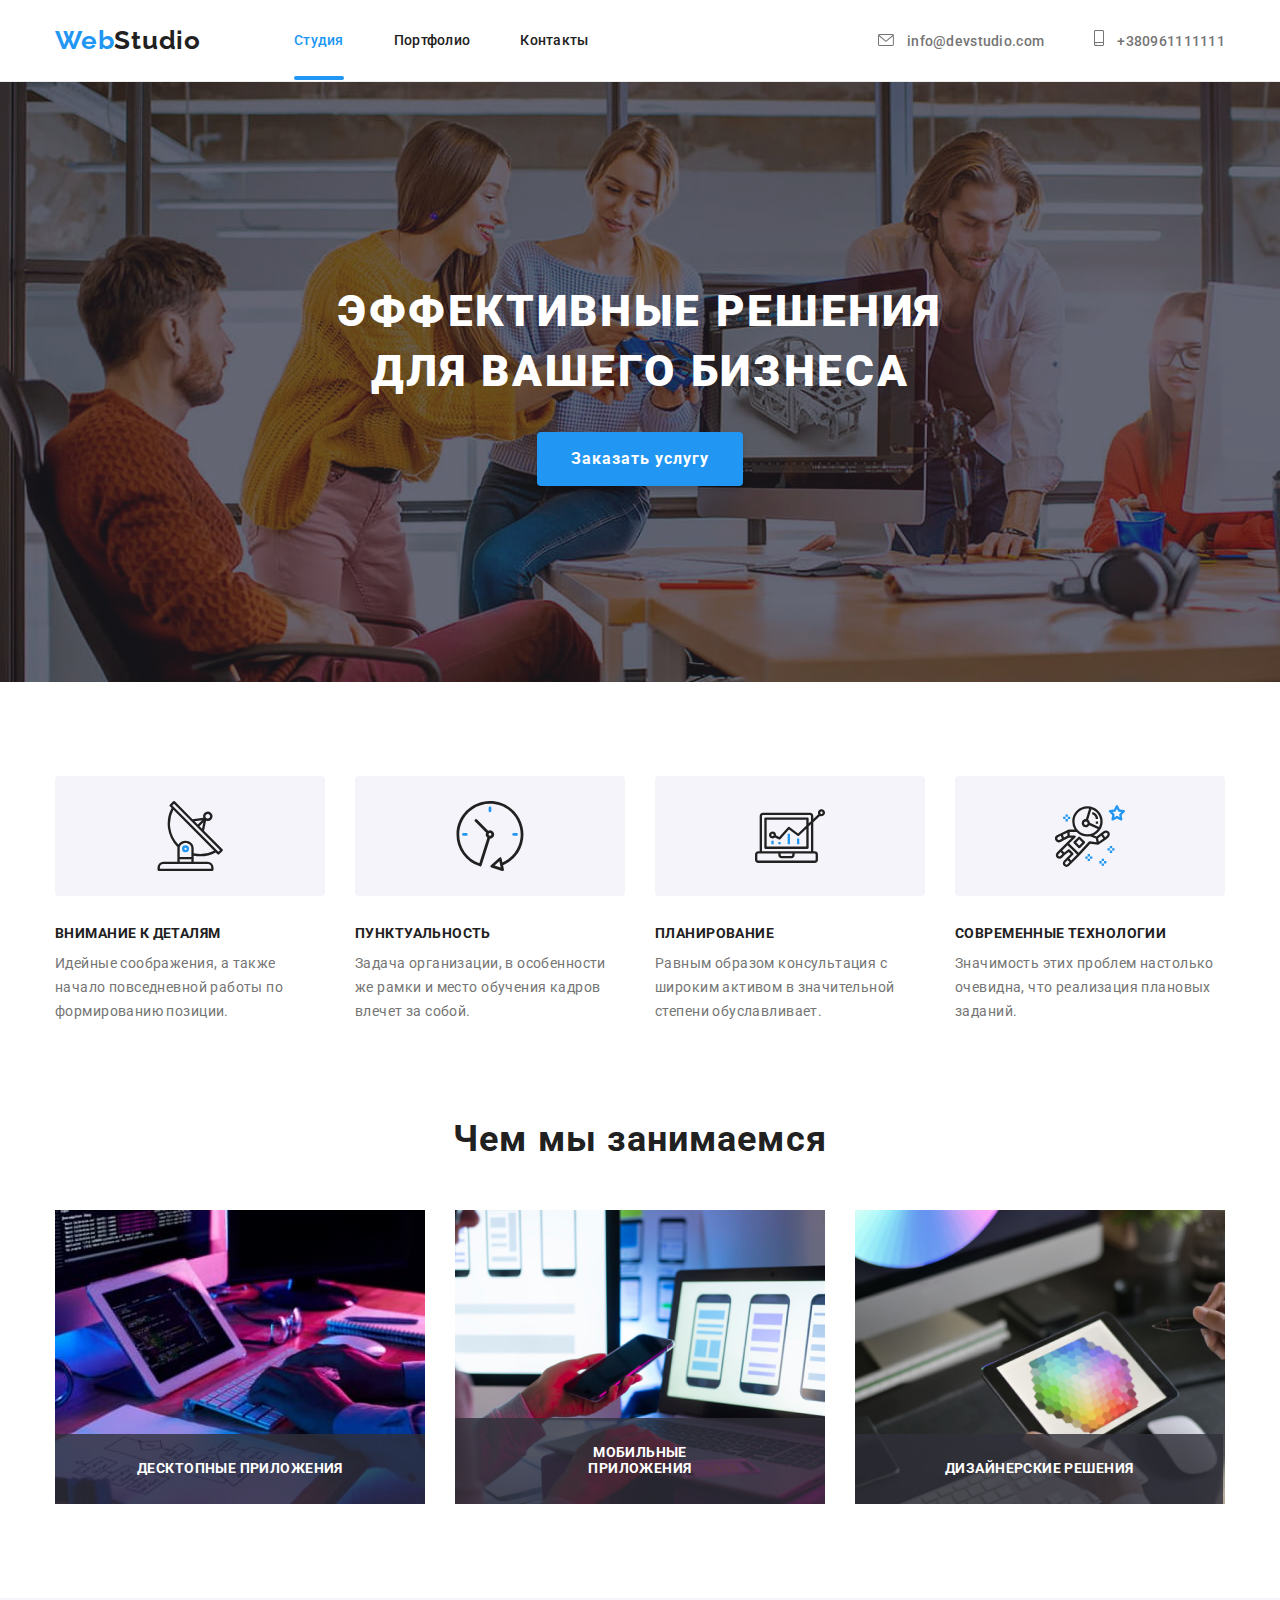
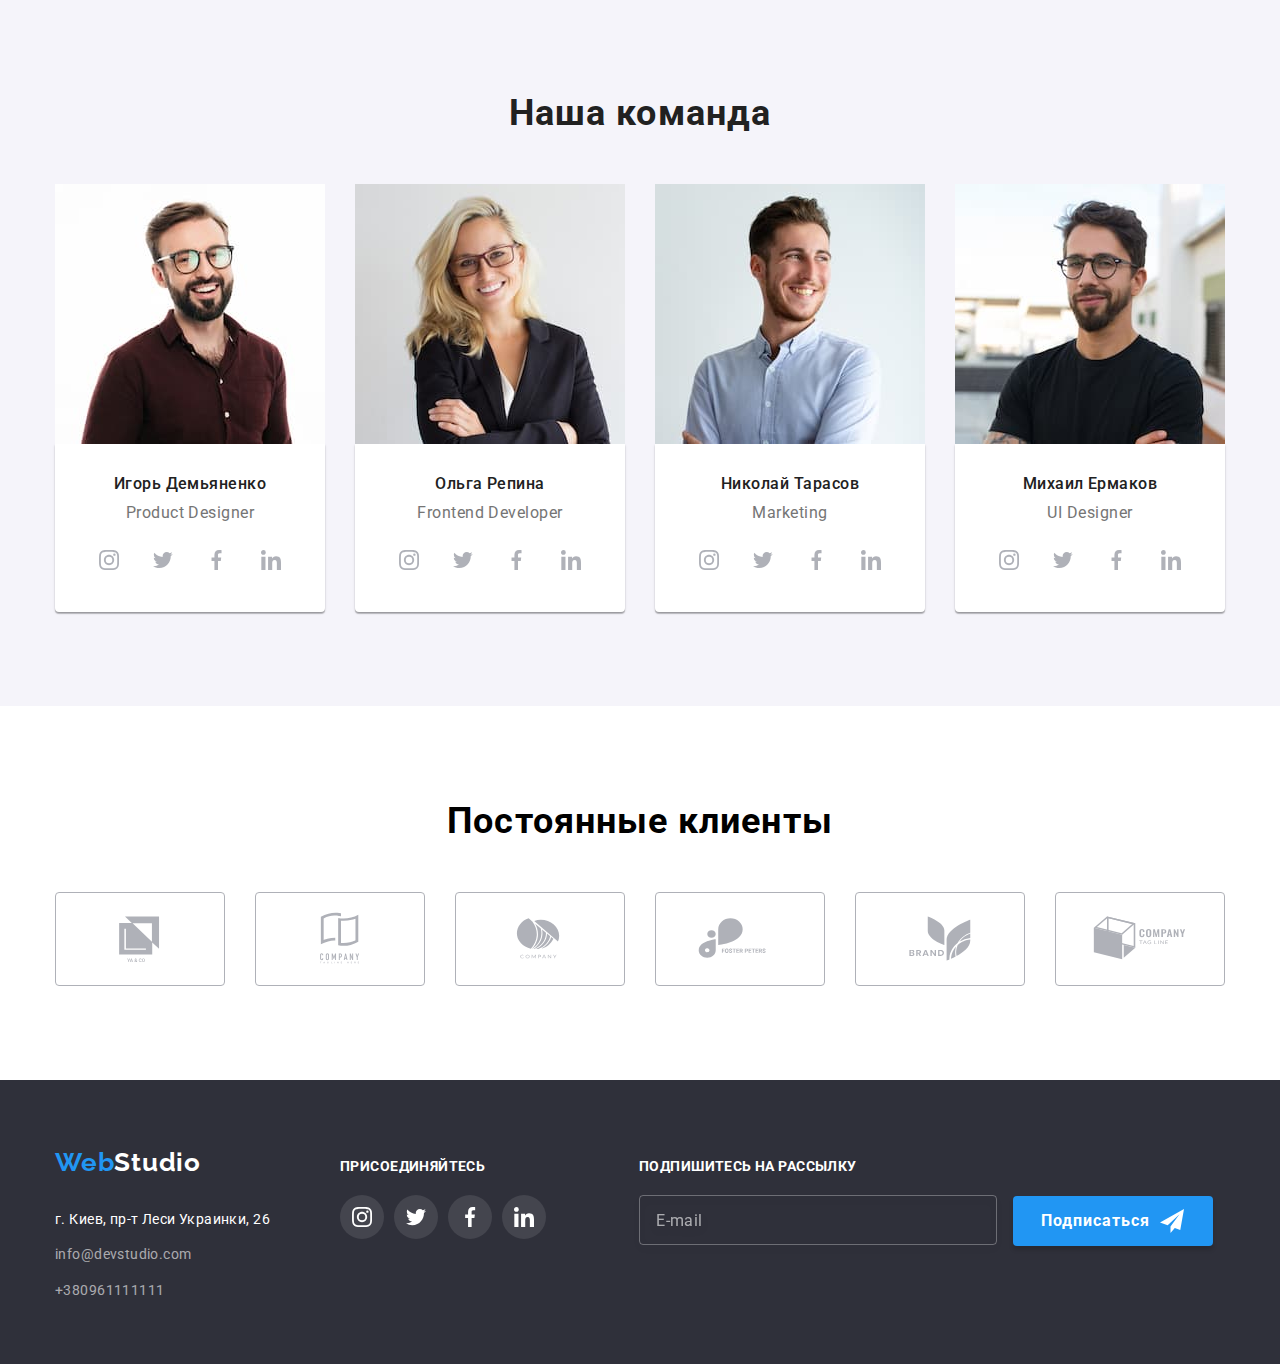
==== commit d98a758c: "Додає стилі для форми модального вікна" ====
--- a/index.html
+++ b/index.html
@@ -90,19 +90,52 @@
 
           <form class="order-form" name="order-service">
             <strong class="form-call-action">Оставьте свои данные, мы вам перезвоним</strong>
-              <label for="user-name">Имя</label>
-                <input type="text" id="user-name" name="user-name" />
-              <label for="user-phone">Телефон</label>
-                <input type="tel" id="user-phone" name="user-phone"/>
-              <label for="user-email">Почта</label>
-                <input type="email" id="user-email" name="user-email" />
+
+              <label class="form-item">
+                <span class="form-text">Имя</span>
+                <input type="text" name="user-name"/>
+                <svg width="12" height="12">
+                  <use href="./images/icons-svg.svg#icon-person-form"></use>
+                </svg>
+              </label>
+
+              <label class="form-item">
+                <span class="form-text">Телефон</span>
+                <input type="tel" name="user-phone"/>
+                <svg width="15" height="12">
+                  <use href="./images/icons-svg.svg#icon-phone-form"></use>
+                </svg>
+              </label>
+
+              <label class="form-item">
+                <span class="form-text">Почта</span>
+                <input type="email" name="user-email"/>
+                <svg width="13" height="13">
+                  <use href="./images/icons-svg.svg#icon-email-form"></use>
+                </svg>
+              </label>
+                
+      
               <label class="label-comment">
-                <span>Комментарий</span>
-                <textarea name="user-comment" cols="30" rows="10"></textarea>
+                <span class="form-text">Комментарий</span>
+                <textarea 
+                name="user-comment" 
+                cols="30" 
+                rows="10" 
+                placeholder="Введите текст"></textarea>
               </label>
+
               <label class="form-checkbox">
-                <input type="checkbox" name="user-agreement">
-                <span>Соглашаюсь с рассылкой и принимаю <span>Условия договора</span></span>
+                <input class="visually-hidden form-checkbox-input" type="checkbox" name="user-agreement"/>
+                <span class="form-checkbox-custom-checkbox">
+                  <svg class="form-checkbox-icon" width="11" height="8">
+                    <use href="./images/icons-svg.svg#icon-check-mark"></use>
+                  </svg>
+                </span>
+                <span>Соглашаюсь с рассылкой и принимаю 
+                  <a hres="Посилання на Условия договора" 
+                  class="form-checkbox-link">Условия договора</a>
+                </span>
               </label>
               <button class="btn-form" type="submit">Отправить</button>
           
--- a/css/styles.css
+++ b/css/styles.css
@@ -14,6 +14,21 @@
 font-family: var(--main-font), sans-serif;
 font-family: 'Roboto', 'Raleway', sans-serif;}
 
+/* visually-hidden hine elements */
+
+.visually-hidden {
+    position: absolute;
+    white-space: nowrap;
+    width: 1px;
+    height: 1px;
+    overflow: hidden;
+    border: 0;
+    padding: 0;
+    clip: rect(0 0 0 0);
+    clip-path: inset(50%);
+    margin: -1px;
+}
+
 /* Сітка із застосуванням flex-box */
 
 .card-set {
@@ -311,6 +326,8 @@
     left: 50%;
     transform: translate(-50%, -50%);
 
+    padding: 40px;
+
     width: 528px;
     height: 581px;
 
@@ -340,9 +357,11 @@
     cursor: pointer;
 }
 
-/* Форма */
+/* Форма модального вікна*/
 
 .form-call-action {
+    margin-bottom: 30px;
+
     font-size: 20px;
     line-height: 1.15;
     text-align: center;
@@ -350,12 +369,23 @@
 }
 
 .order-form {
-
     display: flex;
     flex-direction: column;
-    padding: 40px;
-
-}
+}
+
+.form-item {
+    margin-bottom: 28px;
+}
+
+.form-text{
+    font-weight: 400;
+    font-size: 12px;
+    line-height: 1.17;
+    letter-spacing: 0.01em;
+
+    color: #757575;
+}
+
 
 textarea {
     box-sizing: content-box;
@@ -376,7 +406,20 @@
     height: 138px;
 } 
 
+/* .label-comment::placeholder {
+    display: inline-flex;
+    margin-top: 12px;
+} */
+
 .btn-form {
+    display: inline-flex;
+    align-items: center;
+    text-align: center;
+    justify-content: center;
+
+    margin: auto;
+    padding: 10px 55px;
+
     width: 200px;
     height: 50px;
 
@@ -401,7 +444,53 @@
     background-color: #188CE8;
 }
 
-
+.form-checkbox {
+    position: relative;
+    align-items: center;
+    justify-content: center;
+    display: flex;
+    gap: 8px;
+    margin-top: 20px;
+    margin-bottom: 30px;
+   
+    font-weight: 400;
+    font-size: 14px;
+    line-height: 1.71;
+    letter-spacing: 0.03em;
+
+    color: #757575;
+}
+
+.form-checkbox-link {
+    color: rgba(33, 150, 243, 1);
+    text-decoration: underline;
+}
+
+.form-checkbox-custom-checkbox {
+    display: inline-flex;
+    align-items: center;
+    justify-content: center;
+
+    width: 16px;
+    height: 15px;
+
+    background-color: #FFFFFF;
+    border: 2px solid #212121;
+    border-radius: 2px;
+
+    transition: background-color 250ms cubic-bezier(0.4, 0, 0.2, 1),
+    border-color 250ms cubic-bezier(0.4, 0, 0.2, 1);
+}
+
+.form-checkbox-input:checked + .form-checkbox-custom-checkbox {
+    background-color: #2196F3;
+    border-color: transparent;
+}
+
+.form-checkbox-icon {
+    fill: #FFFFFF;
+    
+}
 
 /* Секция property */
 
@@ -905,7 +994,17 @@
     filter: drop-shadow(0px 4px 4px rgba(0, 0, 0, 0.15));
     border-radius: 4px;
 
+    color: #FFFFFF;
     background-color: rgba(33, 150, 243, 0);
+}
+
+.follow-form-field::placeholder {
+    font-weight: 400;
+    font-size: 16px;
+    line-height: 1.25;
+    letter-spacing: 0.03em;
+
+    color: rgba(255, 255, 255, 0.6);
 }
 
 .follow-form-bth {
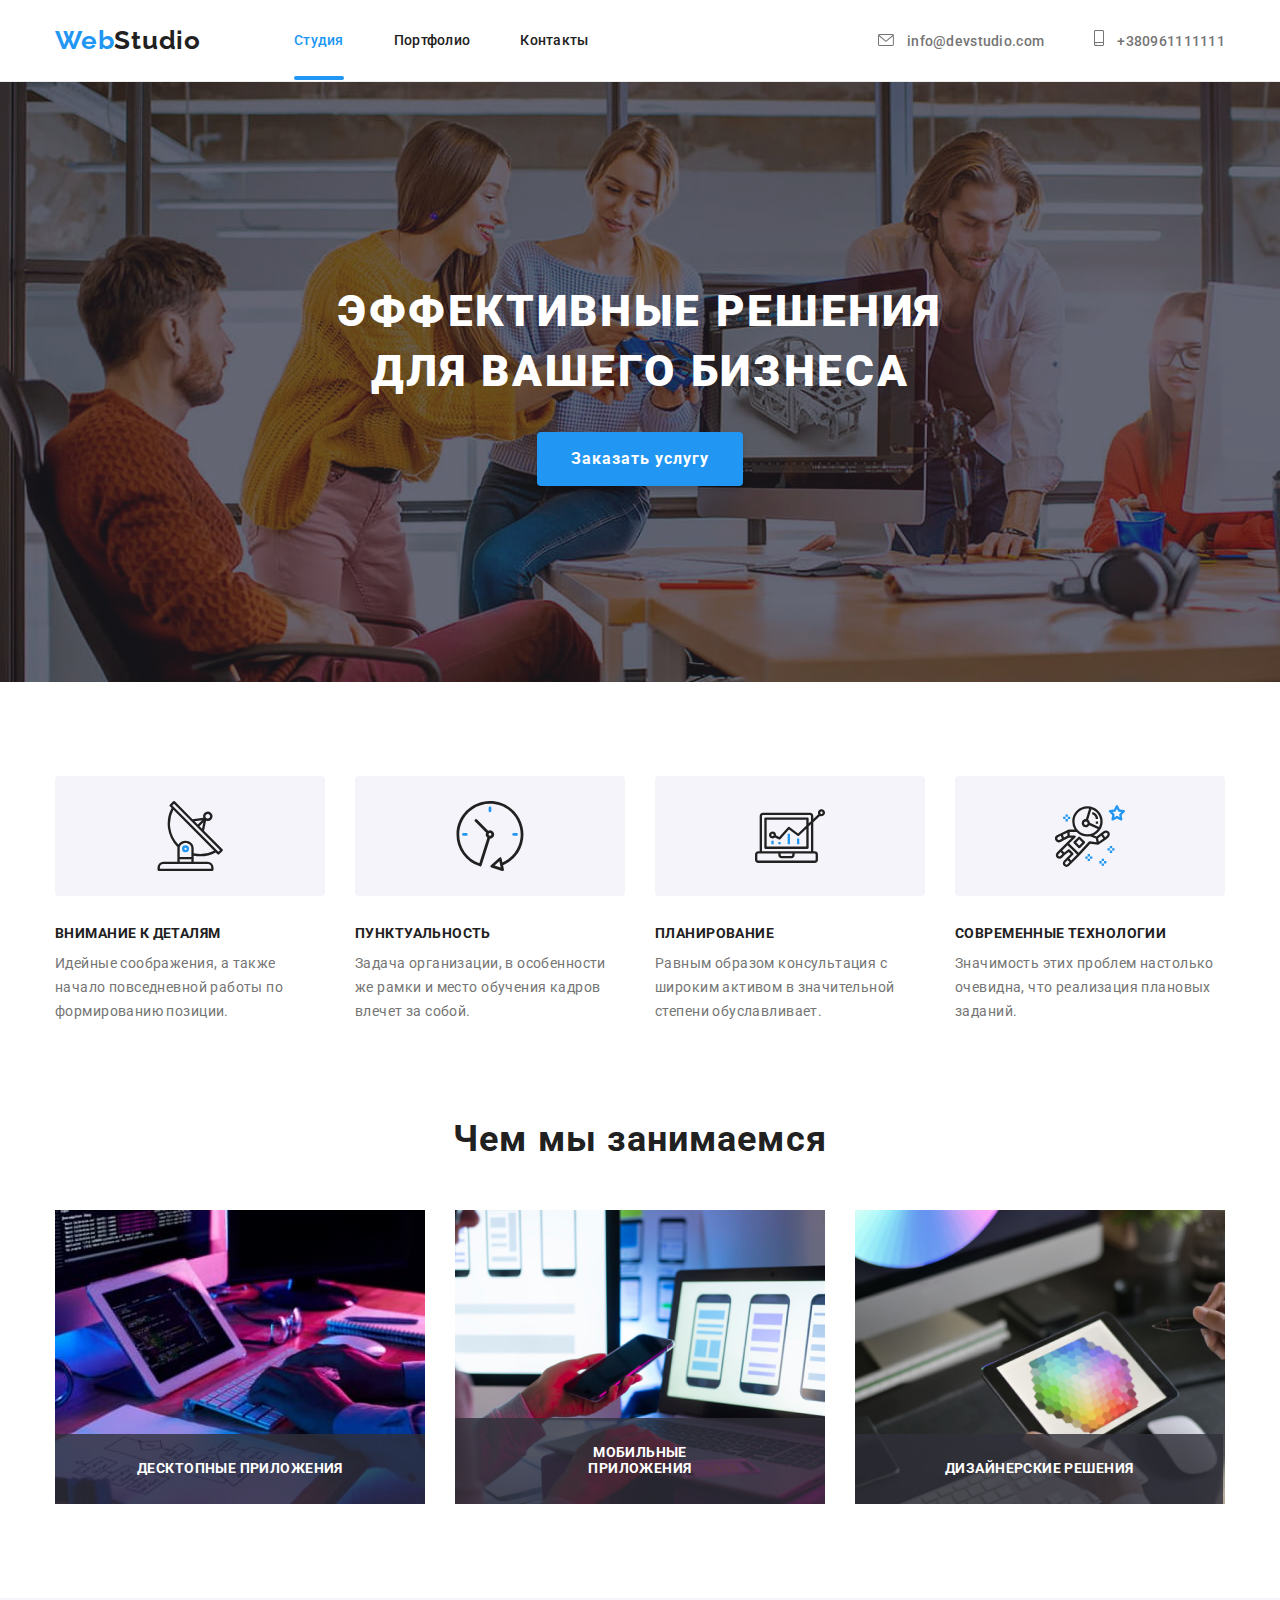
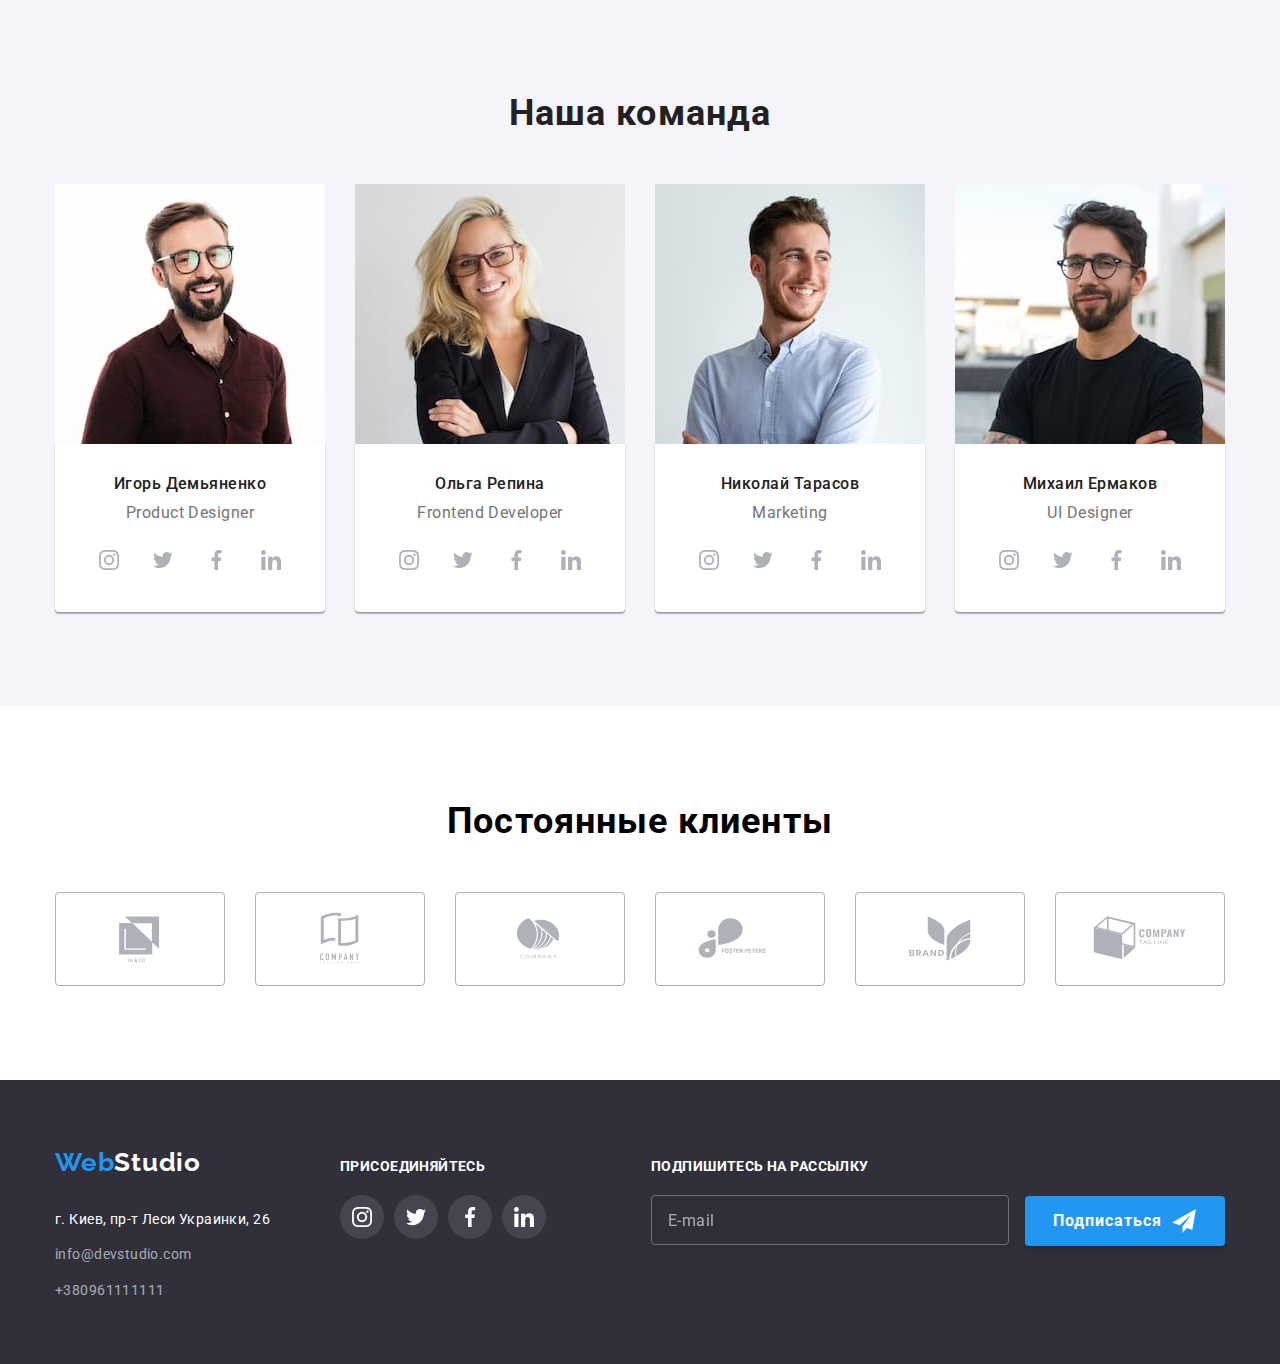
==== commit 04d6cfa7: "Додає стилі до svg в формах при focus" ====
--- a/index.html
+++ b/index.html
@@ -83,48 +83,50 @@
       <div class="backdrop is-hidden" data-modal>
         <div class="modal">
           <button class="modal-close-btn" type="button" data-modal-close>
-            <svg width="18" height="18">
-              <use href="./images/icons-svg.svg#icon-close"></use>
+            <svg class="modal-icon" width="18" height="18">
+              <use class="modal-img" href="./images/icons-svg.svg#icon-close"></use>
             </svg>
           </button>
-
           <form class="order-form" name="order-service">
             <strong class="form-call-action">Оставьте свои данные, мы вам перезвоним</strong>
-
-              <label class="form-item">
-                <span class="form-text">Имя</span>
-                <input type="text" name="user-name"/>
-                <svg width="12" height="12">
-                  <use href="./images/icons-svg.svg#icon-person-form"></use>
+              <div class="form-group">
+                <label class="form-item">
+                  <span class="form-text">Имя</span>
+                  <input class="form-field" type="text" name="user-name"/>
+                  <svg class="form-icon" width="18" height="18">
+                    <use class="form-img" href="./images/icons-svg.svg#icon-person-form"></use>
+                  </svg>
+                </label>
+              </div>
+              <div class="form-group">
+                <label class="form-item">
+                  <span class="form-text">Телефон</span>
+                  <input class="form-field" type="tel" name="user-phone"/>
+                  <svg class="form-icon" width="21" height="18">
+                    <use href="./images/icons-svg.svg#icon-phone-form"></use>
+                  </svg>
+                </label>
+              </div>
+              <div class="form-group">
+                <label class="form-item">
+                <span class="form-text">Почта</span>
+                <input class="form-field" type="email" name="user-email"/>
+                <svg class="form-icon" width="18" height="18">
+                  <use href="./images/icons-svg.svg#icon-email-form"></use>
                 </svg>
               </label>
-
-              <label class="form-item">
-                <span class="form-text">Телефон</span>
-                <input type="tel" name="user-phone"/>
-                <svg width="15" height="12">
-                  <use href="./images/icons-svg.svg#icon-phone-form"></use>
-                </svg>
-              </label>
-
-              <label class="form-item">
-                <span class="form-text">Почта</span>
-                <input type="email" name="user-email"/>
-                <svg width="13" height="13">
-                  <use href="./images/icons-svg.svg#icon-email-form"></use>
-                </svg>
-              </label>
-                
-      
-              <label class="label-comment">
-                <span class="form-text">Комментарий</span>
-                <textarea 
-                name="user-comment" 
-                cols="30" 
-                rows="10" 
-                placeholder="Введите текст"></textarea>
-              </label>
-
+            </div>
+              <div class="form-group form-group-last">
+                <label class="label-comment">
+                  <span class="form-text">Комментарий</span>
+                  <textarea
+                  class="form-field"
+                  name="user-comment" 
+                  cols="30" 
+                  rows="10" 
+                  placeholder="Введите текст"></textarea>
+                </label>
+              </div>
               <label class="form-checkbox">
                 <input class="visually-hidden form-checkbox-input" type="checkbox" name="user-agreement"/>
                 <span class="form-checkbox-custom-checkbox">
@@ -138,14 +140,7 @@
                 </span>
               </label>
               <button class="btn-form" type="submit">Отправить</button>
-          
-
-
-
-
           </form>
-
-
         </div>
       </div>
       <!-- Секция property -->
--- a/css/styles.css
+++ b/css/styles.css
@@ -355,12 +355,24 @@
     border: 1px solid rgba(0, 0, 0, 0.1);
     border-radius: 50%;
     cursor: pointer;
+    fill: currentColor;
+}
+
+.modal-icon {
+    fill: #000000;
+
+    transition: fill 250ms cubic-bezier(0.4, 0, 0.2, 1);
+}
+
+.modal-close-btn:hover,
+.modal-close-btn:focus > .modal-icon {
+    fill: #2196F3;
 }
 
 /* Форма модального вікна*/
 
 .form-call-action {
-    margin-bottom: 30px;
+    margin-bottom: 12px;
 
     font-size: 20px;
     line-height: 1.15;
@@ -373,11 +385,37 @@
     flex-direction: column;
 }
 
-.form-item {
-    margin-bottom: 28px;
+.form-group input {
+padding: 12px 16px;
+padding-left: 40px;
+
+width: 448px;
+height: 40px;
+
+cursor: pointer;
+background-color: #FFFFFF;
+border: 1px solid rgba(33, 33, 33, 0.2);
+border-radius: 4px;
+
+transition-property: border-color, outline;
+transition-duration: 250ms;
+transition-timing-function: cubic-bezier(0.4, 0, 0.2, 1);
+}
+
+.form-field:focus + .form-icon {
+fill: #2196F3;
+}
+
+input:focus,
+.form-field:focus {
+    outline: none;
+    border-color: #2196F3;
 }
 
 .form-text{
+    display: inline-block;
+    margin-bottom: 4px;
+
     font-weight: 400;
     font-size: 12px;
     line-height: 1.17;
@@ -386,10 +424,28 @@
     color: #757575;
 }
 
+.form-group {
+    position: relative;
+    display: flex;
+    margin-bottom: 10px;
+}
+
+.form-group-last {
+    margin-bottom: 0;
+}
+
+.form-icon {
+    position: absolute;
+    left: 0;
+    top: 50%;
+
+    margin-left: 14px;
+    fill: #000000;
+}
 
 textarea {
-    box-sizing: content-box;
-    padding: 0;
+    box-sizing: border-box;
+    padding: 12px 16px;
 
     width: 448px;
     height: 120px;
@@ -399,17 +455,20 @@
     border-radius: 4px;
 }
 
-
+textarea::placeholder {
+
+    font-weight: 400;
+    font-size: 12px;
+    line-height: 1.17;
+    letter-spacing: 0.01em;
+    
+    color: rgba(117, 117, 117, 0.5);
+}
 
 .label-comment {
     width: 448px;
     height: 138px;
 } 
-
-/* .label-comment::placeholder {
-    display: inline-flex;
-    margin-top: 12px;
-} */
 
 .btn-form {
     display: inline-flex;
@@ -464,6 +523,7 @@
 .form-checkbox-link {
     color: rgba(33, 150, 243, 1);
     text-decoration: underline;
+    cursor: pointer;
 }
 
 .form-checkbox-custom-checkbox {
@@ -949,9 +1009,7 @@
     background-color: rgba(255, 255, 255, 0.1);
     border-radius: 50%;
 
-    transition-property: background-color;
-    transition-duration: 250ms;
-    transition-timing-function: cubic-bezier(0.4, 0, 0.2, 1);
+    transition: background-color 250ms cubic-bezier(0.4, 0, 0.2, 1);
 }
 
 .call-to-action-link:hover,
@@ -963,10 +1021,10 @@
 margin-left: 10px;
 }
 
-/* Оформлення форми в Footer */
+/* Footer form */
 
 .follow-form-box {
-    margin-left: 93px;
+    margin-left: auto;
 }
 
 .follow-form-text {
@@ -1099,7 +1157,7 @@
 .button-text:hover,
 .button-text:focus {
 color: #FFFFFF; 
-background: #2196F3;
+background-color: #2196F3;
 box-shadow: 0px 3px 1px rgba(0, 0, 0, 0.1), 0px 1px 2px rgba(0, 0, 0, 0.08), 0px 2px 2px rgba(0, 0, 0, 0.12); 
 }
 
